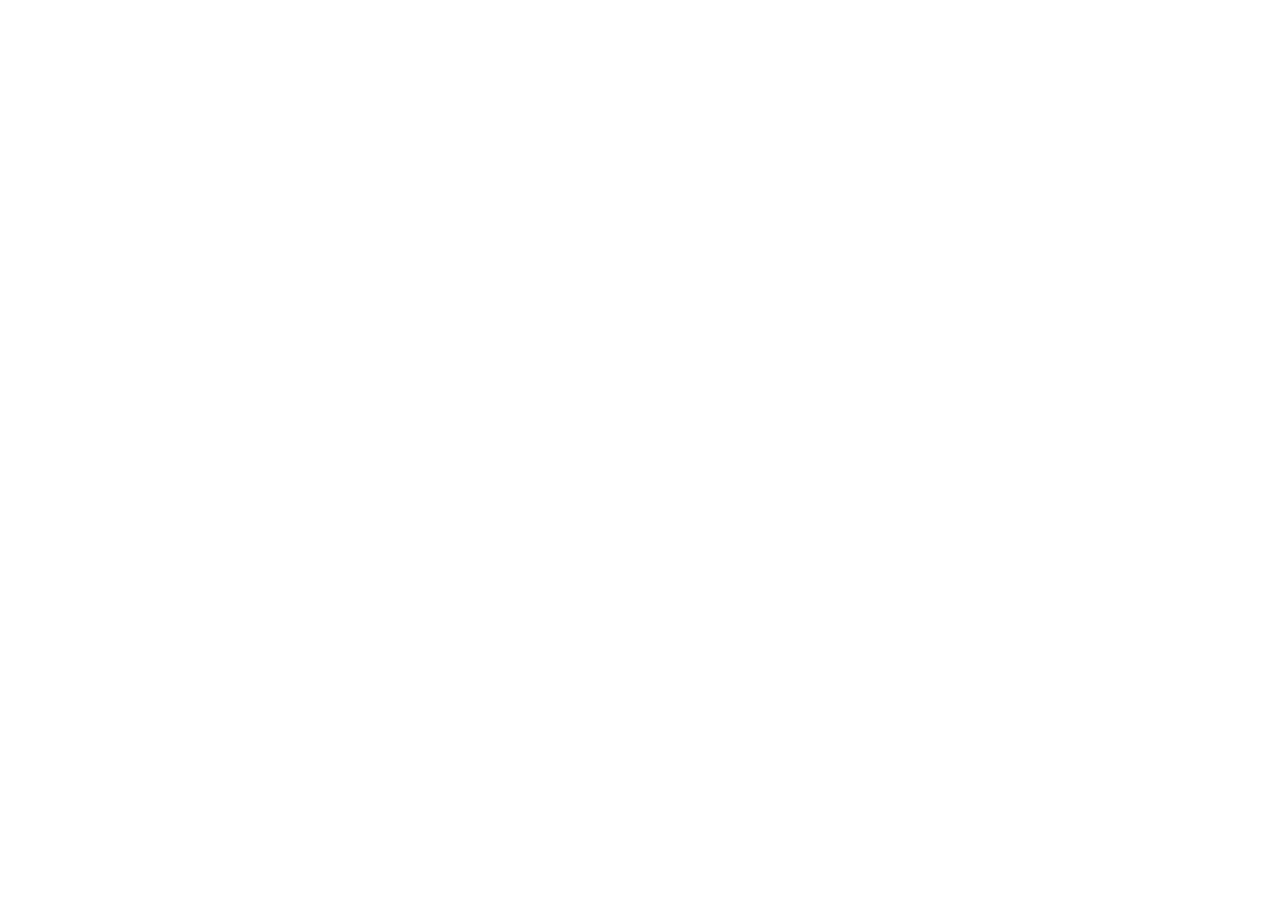
==== assets/index.html @ 72280f86 "prueba" ====
<!DOCTYPE html>
<html lang="en">
<head>
    <meta charset="UTF-8">
    <meta name="viewport" content="width=device-width, initial-scale=1.0">
    <title>Document</title>
</head>
<body>
    
</body>
</html>
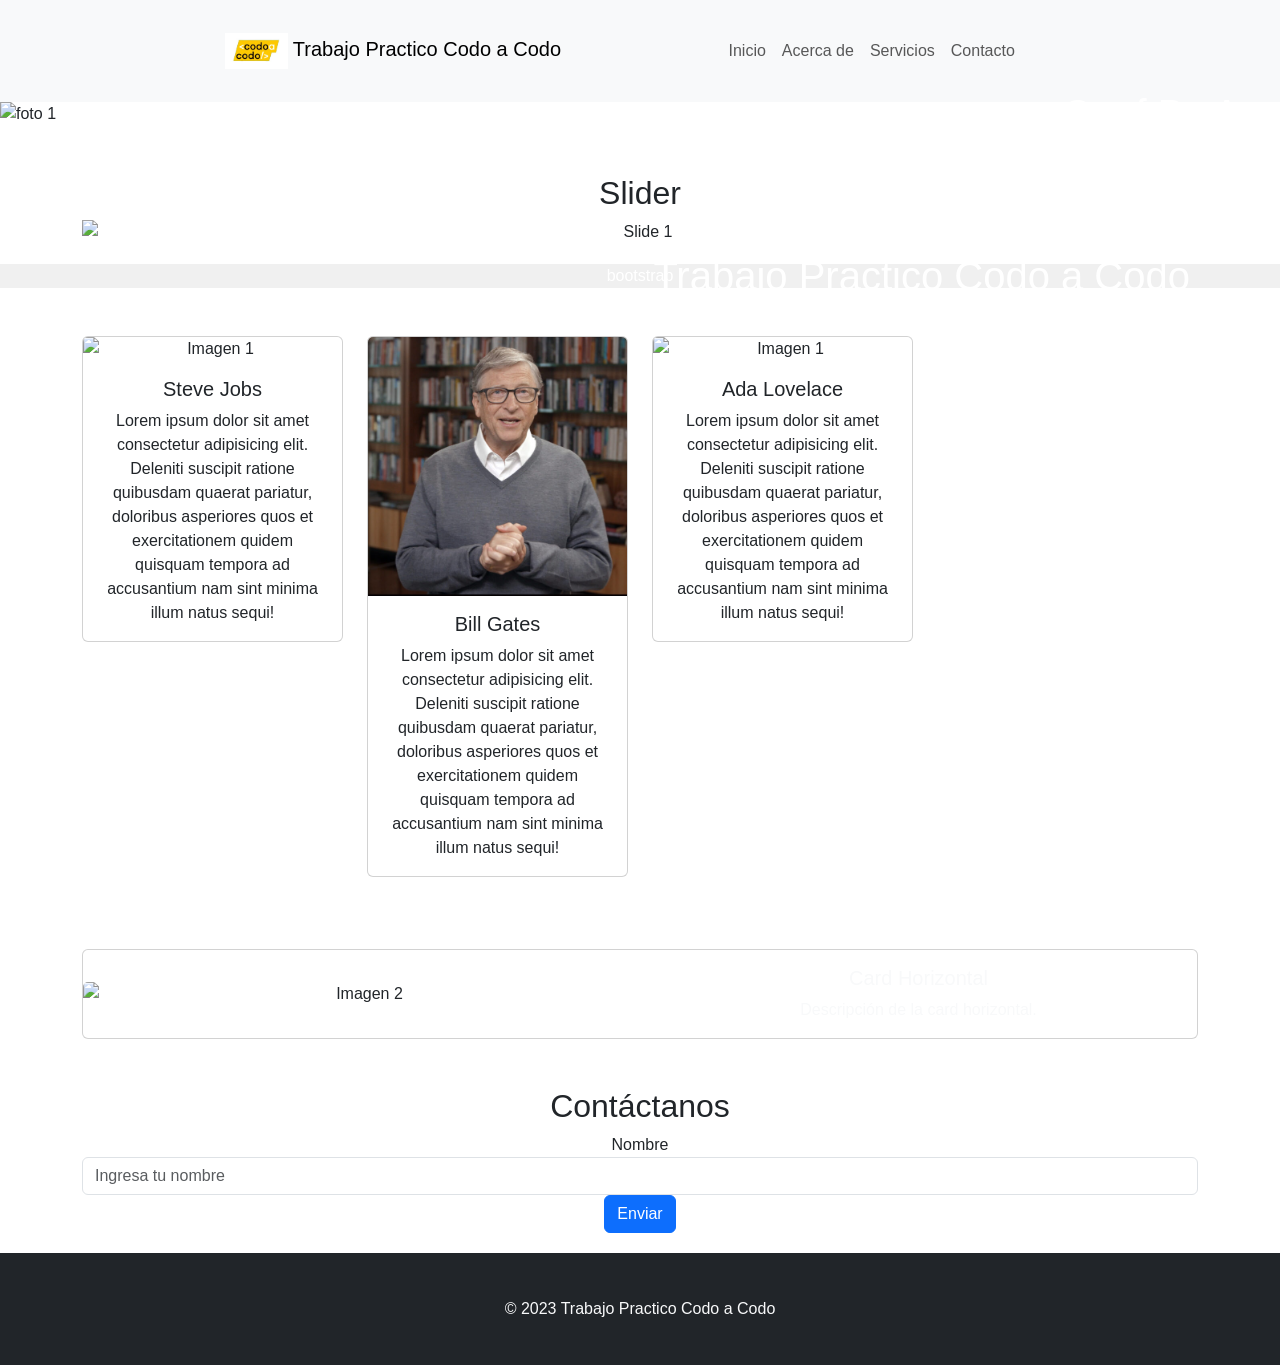
==== commit 6890e45e: "trabajo actualizado falta completar" ====
--- a/assets/index.html
+++ b/assets/index.html
@@ -1,17 +1,152 @@
 <!DOCTYPE html>
-<html lang="en">
+<html lang="es">
 <head>
     <meta charset="UTF-8">
     <meta name="viewport" content="width=device-width, initial-scale=1.0">
-    <title>Document</title>
+    <title>Trabajo Practico Codo a Codo</title>
+    <link rel="stylesheet" href="https://cdn.jsdelivr.net/npm/bootstrap@5.3.2/dist/css/bootstrap.min.css">
+    <link rel="stylesheet" href="css/custom.css">
 </head>
 <body>
-    
+    <!-- Navbar -->
+     <!-- Navbar -->
+     <nav class="navbar navbar-expand-lg navbar-light bg-light">
+        <div class="container">
+            <a class="navbar-brand" href="#">
+                <img src="img/logo.jpg" width="10%" alt="trabajo practico codo a codo">
+                Trabajo Practico Codo a Codo
+            </a>
+            <button class="navbar-toggler" type="button" data-bs-toggle="collapse" data-bs-target="#navbarNav" aria-controls="navbarNav" aria-expanded="false" aria-label="Toggle navigation">
+                <span class="navbar-toggler-icon"></span>
+            </button>
+            <div class="collapse navbar-collapse" id="navbarNav">
+                <ul class="navbar-nav ml-auto">
+                    <li class="nav-item">
+                        <a class="nav-link" href="#">Inicio</a>
+                    </li>
+                    <li class="nav-item">
+                        <a class="nav-link" href="#">Acerca de</a>
+                    </li>
+                    <li class="nav-item">
+                        <a class="nav-link" href="#">Servicios</a>
+                    </li>
+                    <li class="nav-item">
+                        <a class="nav-link" href="#">Contacto</a>
+                    </li>
+                </ul>
+            </div>
+        </div>
+    </nav>
+    <div class="d-flex justify-content-end align-items-start h-100"> <!-- Cambiado de 'center' a 'start' para mover la imagen hacia arriba -->
+        <img src="img/foto1.jpg" class="d-block w-100" alt="foto 1">
+        <h1 class="text-white ms-auto">Conf Bs As</h1>
+    </div>   
+    <!-- Sección del Slider (Carousel) -->
+<section class="container mt-5">
+    <h2>Slider</h2>
+    <div id="carouselExample" class="carousel slide" data-bs-ride="carousel">
+        <div class="carousel-inner">
+            <div class="carousel-item active">
+                <img src="img/foto3.jpg" class="d-block w-100" alt="Slide 1">
+            </div>
+            <div class="carousel-item">
+                <img src="img/foto2.jpg" class="d-block w-100" alt="Slide 2">
+            </div>
+            <div class="carousel-item">
+                <img src="img/foto6.jpg" class="d-block w-100" alt="Slide 3">
+            </div>
+        </div>
+        <button class="carousel-control-prev" type="button" data-bs-target="#carouselExample" data-bs-slide="prev">
+            <span class="carousel-control-prev-icon" aria-hidden="true"></span>
+            <span class="visually-hidden">Previous</span>
+        </button>
+        <button class="carousel-control-next" type="button" data-bs-target="#carouselExample" data-bs-slide="next">
+            <span class="carousel-control-next-icon" aria-hidden="true"></span>
+            <span class="visually-hidden">Next</span>
+        </button>
+    </div>
+</section>
+   <!-- Sección principal con imagen estática -->
+<header class="jumbotron text-white">
+    <div class="container text-center">
+        <h1>Trabajo Practico Codo a Codo</h1>
+        <p>bootstrap</p>
+    </div>
+</header>
+
+    <!-- Sección con grupo de cartas (cards group) -->
+    <section class="container mt-5">
+        <div class="row">
+            <div class="col-lg-3 col-md-6 mb-4">
+                <div class="card">
+                    <img src="img/foto6.jpg" class="card-img-top" alt="Imagen 1">
+                    <div class="card-body">
+                        <h5 class="card-title">Steve Jobs</h5>
+                        <p class="card-text">Lorem ipsum dolor sit amet consectetur adipisicing elit. 
+                            Deleniti suscipit ratione quibusdam quaerat pariatur, 
+                            doloribus asperiores quos et exercitationem quidem quisquam 
+                            tempora ad accusantium nam sint minima illum natus sequi!</p>
+                    </div>
+                </div>
+            </div>
+            <div class="col-lg-3 col-md-6 mb-4">
+                <div class="card">
+                    <img src="img/foto2.jpg" class="card-img-top" alt="Imagen 1">
+                    <div class="card-body">
+                        <h5 class="card-title">Bill Gates</h5>
+                        <p class="card-text">Lorem ipsum dolor sit amet consectetur adipisicing elit. 
+                            Deleniti suscipit ratione quibusdam quaerat pariatur, 
+                            doloribus asperiores quos et exercitationem quidem quisquam 
+                            tempora ad accusantium nam sint minima illum natus sequi!</p>
+                    </div>
+                </div>
+            </div>
+
+            <div class="col-lg-3 col-md-6 mb-4">
+                <div class="card">
+                    <img src="img/foto3.jpg" class="card-img-top" alt="Imagen 1">
+                    <div class="card-body">
+                        <h5 class="card-title">Ada Lovelace</h5>
+                        <p class="card-text">Lorem ipsum dolor sit amet consectetur adipisicing elit. 
+                            Deleniti suscipit ratione quibusdam quaerat pariatur, 
+                            doloribus asperiores quos et exercitationem quidem quisquam 
+                            tempora ad accusantium nam sint minima illum natus sequi!</p>
+                    </div>
+                </div>
+            </div>
+        </div>
+    </section>
+
+ <!-- Sección Card Horizontal -->
+<section class="container mt-5">
+    <div class="card horizontal-card">
+        <img src="img/foto11.jpg" class="card-img-top w-50" alt="Imagen 2"> <!-- Agrega la clase w-50 aquí -->
+        <div class="dark-gray-bg w-50 p-3 text-light"> <!-- Agrega la clase dark-gray-bg y otras clases necesarias -->
+            <h5 class="card-title">Card Horizontal</h5>
+            <p class="card-text">Descripción de la card horizontal.</p>
+        </div>
+    </div>
+</section>
+
+    <!-- Sección Formulario -->
+    <section class="container mt-5">
+        <h2>Contáctanos</h2>
+        <form>
+            <div class="form-group">
+                <label for="nombre">Nombre</label>
+                <input type="text" class="form-control" id="nombre" placeholder="Ingresa tu nombre">
+            </div>
+            <!-- Agregar más campos del formulario aquí -->
+            <button type="submit" class="btn btn-primary">Enviar</button>
+        </form>
+    </section>
+
+    <!-- Sección Footer / Pie de página -->
+    <footer class="bg-dark text-light py-4">
+        <div class="container text-center">
+            <p>&copy; 2023 Trabajo Practico Codo a Codo</p>
+        </div>
+    </footer>
+    <script src="https://cdn.jsdelivr.net/npm/bootstrap@5.3.2/dist/js/bootstrap.bundle.min.js"></script>
 </body>
-</html>
-
-
-
-
-
-
+</html>
--- a/assets/css/custom.css
+++ b/assets/css/custom.css
@@ -0,0 +1,33 @@
+
+body {
+    font-family: 'Montserrat', sans-serif;
+}
+
+.jumbotron {
+    background-color: #f0f0f0;
+}
+
+.horizontal-card {
+    display: flex;
+    flex-direction: row;
+    align-items: center;
+}
+
+.container {
+    margin-top: 20px;
+    margin-bottom: 20px;
+    text-align: center;
+}
+
+div {
+    position: relative;
+}
+
+h1 {
+    position: absolute;
+    top: 50%; 
+    right: 20px; 
+    transform: translateY(-50%);
+    color: white; 
+    z-index: 1; 
+}
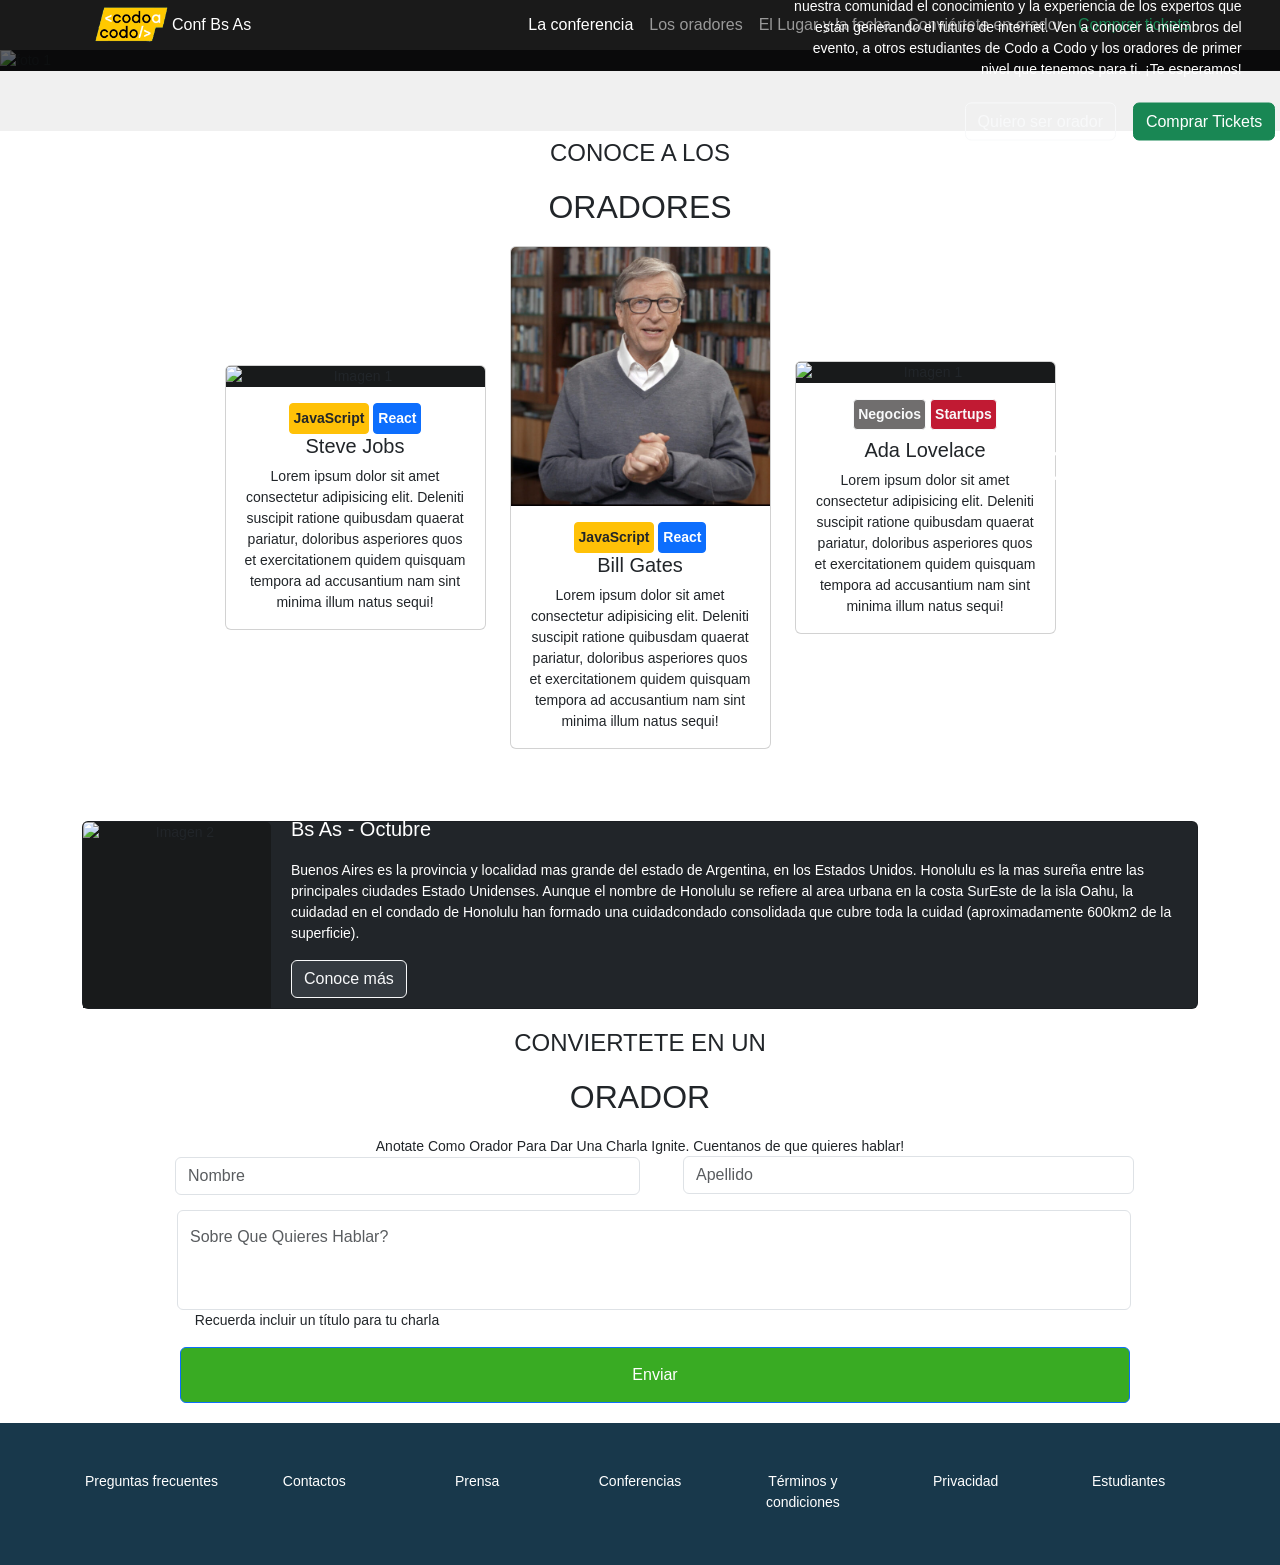
==== commit 732335af: "trabajo practico boostrap" ====
--- a/assets/index.html
+++ b/assets/index.html
@@ -1,152 +1,194 @@
 <!DOCTYPE html>
 <html lang="es">
+
 <head>
     <meta charset="UTF-8">
     <meta name="viewport" content="width=device-width, initial-scale=1.0">
-    <title>Trabajo Practico Codo a Codo</title>
+    <title>Conf Bs As</title>
     <link rel="stylesheet" href="https://cdn.jsdelivr.net/npm/bootstrap@5.3.2/dist/css/bootstrap.min.css">
     <link rel="stylesheet" href="css/custom.css">
 </head>
 <body>
-    <!-- Navbar -->
-     <!-- Navbar -->
-     <nav class="navbar navbar-expand-lg navbar-light bg-light">
+    <nav class="navbar navbar-expand-lg navbar-light" style="background-color: #1a1a1a;">
         <div class="container">
-            <a class="navbar-brand" href="#">
-                <img src="img/logo.jpg" width="10%" alt="trabajo practico codo a codo">
-                Trabajo Practico Codo a Codo
+            <a class="navbar-brand" href="#" style="display: flex; align-items: center;">
+                <img src="img/logo.png" width="15%" alt="trabajo practico codo a codo" class="d-inline-block align-top logo-img">
+                <span class="text-white" style="font-weight: 300; margin-left: -10px;">Conf Bs As</span>
             </a>
-            <button class="navbar-toggler" type="button" data-bs-toggle="collapse" data-bs-target="#navbarNav" aria-controls="navbarNav" aria-expanded="false" aria-label="Toggle navigation">
+            <button class="navbar-toggler" type="button" data-bs-toggle="collapse" data-bs-target="#navbarNav"
+                aria-controls="navbarNav" aria-expanded="false" aria-label="Toggle navigation">
                 <span class="navbar-toggler-icon"></span>
             </button>
-            <div class="collapse navbar-collapse" id="navbarNav">
-                <ul class="navbar-nav ml-auto">
+            <div class="collapse navbar-collapse justify-content-end" id="navbarNav">
+                <ul class="navbar-nav">
                     <li class="nav-item">
-                        <a class="nav-link" href="#">Inicio</a>
+                        <a class="nav-link text-white" href="#" style="font-size: 16px;">La conferencia</a>
                     </li>
                     <li class="nav-item">
-                        <a class="nav-link" href="#">Acerca de</a>
+                        <a class="nav-link" href="#" style="font-size: 16px; color: #999999;">Los oradores</a>
                     </li>
                     <li class="nav-item">
-                        <a class="nav-link" href="#">Servicios</a>
+                        <a class="nav-link" href="#" style="font-size: 16px; color: #999999;">El Lugar y la fecha</a>
                     </li>
                     <li class="nav-item">
-                        <a class="nav-link" href="#">Contacto</a>
+                        <a class="nav-link" href="#" style="font-size: 16px; color: #999999;">Conviértete en orador</a>
+                    </li>
+                    <li class="nav-item">
+                        <a class="nav-link text-success" href="#" style="font-size: 16px;">Comprar tickets</a>
                     </li>
                 </ul>
             </div>
         </div>
     </nav>
-    <div class="d-flex justify-content-end align-items-start h-100"> <!-- Cambiado de 'center' a 'start' para mover la imagen hacia arriba -->
-        <img src="img/foto1.jpg" class="d-block w-100" alt="foto 1">
-        <h1 class="text-white ms-auto">Conf Bs As</h1>
-    </div>   
-    <!-- Sección del Slider (Carousel) -->
-<section class="container mt-5">
-    <h2>Slider</h2>
-    <div id="carouselExample" class="carousel slide" data-bs-ride="carousel">
-        <div class="carousel-inner">
-            <div class="carousel-item active">
-                <img src="img/foto3.jpg" class="d-block w-100" alt="Slide 1">
-            </div>
-            <div class="carousel-item">
-                <img src="img/foto2.jpg" class="d-block w-100" alt="Slide 2">
-            </div>
-            <div class="carousel-item">
-                <img src="img/foto6.jpg" class="d-block w-100" alt="Slide 3">
+    <h1 class="text-center custom-mt">Conf Bs As</h1>
+    <div class="position-relative d-flex justify-content-center align-items-center vh-200">
+        <div class="image-container"></div>
+        <img src="img/foto1.jpg" class="d-block w-100 img-fluid ml-auto" alt="foto 1">
+        <div class="position-absolute text-white p-6"
+            style="width: 50%; top: 50%; left: 72%; transform: translate(-50%, -50%); padding-left: 100px;">
+            <p style="text-align: right;">
+                Bs As llega por primera vez a la Argentina. Un evento para compartir con <br>
+                nuestra comunidad el conocimiento y la experiencia de los expertos que <br>
+                están generando el futuro de internet. Ven a conocer a miembros del <br>
+                evento, a otros estudiantes de Codo a Codo y los oradores de primer<br>
+                nivel que tenemos para ti. ¡Te esperamos!
+            </p>
+            <div style="position: relative; right: -250px;">
+                <button class="btn btn-custom">
+                    <a href="#formulario" class="btn btn-outline-light border-transparent">Quiero ser orador</a>
+                </button>
+                <button class="btn btn-success text-white">Comprar Tickets</button>
             </div>
         </div>
-        <button class="carousel-control-prev" type="button" data-bs-target="#carouselExample" data-bs-slide="prev">
-            <span class="carousel-control-prev-icon" aria-hidden="true"></span>
-            <span class="visually-hidden">Previous</span>
-        </button>
-        <button class="carousel-control-next" type="button" data-bs-target="#carouselExample" data-bs-slide="next">
-            <span class="carousel-control-next-icon" aria-hidden="true"></span>
-            <span class="visually-hidden">Next</span>
-        </button>
     </div>
-</section>
-   <!-- Sección principal con imagen estática -->
-<header class="jumbotron text-white">
-    <div class="container text-center">
-        <h1>Trabajo Practico Codo a Codo</h1>
-        <p>bootstrap</p>
-    </div>
-</header>
+    <header class="jumbotron text-white">
+        <div class="container text-center">
+        </div>
+    </header>
 
-    <!-- Sección con grupo de cartas (cards group) -->
-    <section class="container mt-5">
-        <div class="row">
+    <h4 class="container mt-2"> CONOCE A LOS </h4>
+    <h2 class="container mt-2"> ORADORES </h2>
+    <div class="container mt-3">
+        <div class="row d-flex justify-content-center align-items-center">
             <div class="col-lg-3 col-md-6 mb-4">
                 <div class="card">
                     <img src="img/foto6.jpg" class="card-img-top" alt="Imagen 1">
                     <div class="card-body">
+                        <button class="btn btn-warning text-dark fw-bold btn-sm p-1">JavaScript</button>
+                        <button class="btn btn-primary btn-sm fw-bold p-1">React</button>
                         <h5 class="card-title">Steve Jobs</h5>
-                        <p class="card-text">Lorem ipsum dolor sit amet consectetur adipisicing elit. 
-                            Deleniti suscipit ratione quibusdam quaerat pariatur, 
-                            doloribus asperiores quos et exercitationem quidem quisquam 
+                        <p class="card-text">Lorem ipsum dolor sit amet consectetur adipisicing elit.
+                            Deleniti suscipit ratione quibusdam quaerat pariatur,
+                            doloribus asperiores quos et exercitationem quidem quisquam
+                            tempora ad accusantium nam sint minima illum natus sequi!</p>
+                    </div>
+                </div>
+            </div>
+            <div class="col-lg-3 col-md-6 mb-4">
+                <div class="card ">
+                    <img src="img/foto2.jpg" class="card-img-top" alt="Imagen 1">
+                    <div class="card-body">
+                        <button class="btn btn-warning text-dark fw-bold btn-sm p-1">JavaScript</button>
+                        <button class="btn btn-primary btn-sm fw-bold p-1">React</button>
+                        <h5 class="card-title">Bill Gates</h5>
+                        <p class="card-text">Lorem ipsum dolor sit amet consectetur adipisicing elit.
+                            Deleniti suscipit ratione quibusdam quaerat pariatur,
+                            doloribus asperiores quos et exercitationem quidem quisquam
                             tempora ad accusantium nam sint minima illum natus sequi!</p>
                     </div>
                 </div>
             </div>
             <div class="col-lg-3 col-md-6 mb-4">
                 <div class="card">
-                    <img src="img/foto2.jpg" class="card-img-top" alt="Imagen 1">
-                    <div class="card-body">
-                        <h5 class="card-title">Bill Gates</h5>
-                        <p class="card-text">Lorem ipsum dolor sit amet consectetur adipisicing elit. 
-                            Deleniti suscipit ratione quibusdam quaerat pariatur, 
-                            doloribus asperiores quos et exercitationem quidem quisquam 
-                            tempora ad accusantium nam sint minima illum natus sequi!</p>
-                    </div>
-                </div>
-            </div>
-
-            <div class="col-lg-3 col-md-6 mb-4">
-                <div class="card">
                     <img src="img/foto3.jpg" class="card-img-top" alt="Imagen 1">
                     <div class="card-body">
+                        <button class="btn btn-light text-light fw-bold mb-2 btn-sm p-1"
+                            style="background-color: #5d5b5be0;">Negocios</button>
+                        <button class="btn btn-light text-light fw-bold mb-2 btn-sm p-1"
+                            style="background-color: #c11a33;">Startups</button>
                         <h5 class="card-title">Ada Lovelace</h5>
-                        <p class="card-text">Lorem ipsum dolor sit amet consectetur adipisicing elit. 
-                            Deleniti suscipit ratione quibusdam quaerat pariatur, 
-                            doloribus asperiores quos et exercitationem quidem quisquam 
+                        <p class="card-text">Lorem ipsum dolor sit amet consectetur adipisicing elit.
+                            Deleniti suscipit ratione quibusdam quaerat pariatur,
+                            doloribus asperiores quos et exercitationem quidem quisquam
                             tempora ad accusantium nam sint minima illum natus sequi!</p>
                     </div>
                 </div>
             </div>
         </div>
+    </div>    
+    </section>
+    <section class="container mt-5">
+        <div class="card horizontal-card bg-dark">
+            <img src="img/foto11.jpg" class="card-img-top w-50" alt="Imagen 2">
+            <div class="card-body align-items-start text-start" style="margin-left: 10px; padding: 10px;">
+                <h5 class="card-title" style="margin-top: -15px; color: white;">Bs As - Octubre</h5>
+                <br>
+                <p class="card-text" style="margin-top: -10px; color: white;">
+                    Buenos Aires es la provincia y localidad mas grande del estado de Argentina,
+                    en los Estados Unidos. Honolulu es la mas sureña entre las principales ciudades
+                    Estado Unidenses. Aunque el nombre de Honolulu se refiere al area urbana en la
+                    costa SurEste de la isla Oahu, la cuidadad en el condado de Honolulu han formado
+                    una cuidadcondado consolidada que cubre toda la cuidad (aproximadamente 600km2 de
+                    la superficie).</p>
+                <button class="btn btn-outline-light ms-auto" style="background-color: #343a40;">Conoce más</button>
+            </div>
+        </div>
     </section>
 
- <!-- Sección Card Horizontal -->
-<section class="container mt-5">
-    <div class="card horizontal-card">
-        <img src="img/foto11.jpg" class="card-img-top w-50" alt="Imagen 2"> <!-- Agrega la clase w-50 aquí -->
-        <div class="dark-gray-bg w-50 p-3 text-light"> <!-- Agrega la clase dark-gray-bg y otras clases necesarias -->
-            <h5 class="card-title">Card Horizontal</h5>
-            <p class="card-text">Descripción de la card horizontal.</p>
-        </div>
     </div>
-</section>
-
-    <!-- Sección Formulario -->
-    <section class="container mt-5">
-        <h2>Contáctanos</h2>
-        <form>
-            <div class="form-group">
-                <label for="nombre">Nombre</label>
-                <input type="text" class="form-control" id="nombre" placeholder="Ingresa tu nombre">
+    </section>
+    <h4 class="container mt-2"> CONVIERTETE EN UN </h4>
+    <h2 class="container mt-2"> ORADOR</h2>
+    <section class="container mt-7" id="formulario">
+        <form class="mx-auto">
+            <div class="form-row mb-3">
+                <div class="form-row">
+                    <label for="mensaje">Anotate Como Orador Para Dar Una Charla Ignite. Cuentanos de que quieres hablar!</label>
+                    <div class="form-group col-md-5 offset-md-1 mb-3">
+                        <input type="text" class="form-control" id="nombre" placeholder="Nombre"> 
+                    </div>
+                    <div class="form-group col-md-7 offset-md-7 mb-3" style="margin-top:-55px; padding-right: 200px;">
+                        <input type="text" class="form-control" id="apellido" placeholder="Apellido">
+                    </div>
+                </div>
+                <div class="form-group" style="margin-left: 95px;">
+                    <input type="text" class="form-control col-md-" id="mensaje" placeholder="Sobre Que Quieres Hablar?" style="height: 100px; width: 954px; padding-bottom: 52px; ">
+                </div> 
+                <label for="mensaje" style="margin-right: 646px;">Recuerda incluir un título para tu charla</label>
+                <br>                         
+                <button type="submit" class="btn btn-primary btn-block mt-3" style="background-color: #39ab23; width: 950px; margin-left: 70px; margin-right: 40px; color: white; padding: 15px;">Enviar</button>
+            </form>
+    </section>
+    <footer class=" text-light py-4">
+        <footer class="text-white text-center py-1">
+            <div class="container">
+                <div class="row">
+                    <div class="col">
+                        <p class="mb-1">Preguntas frecuentes</p>
+                    </div>
+                    <div class="col">
+                        <p class="mb-1">Contactos</p>
+                    </div>
+                    <div class="col">
+                        <p class="mb-1">Prensa</p>
+                    </div>
+                    <div class="col">
+                        <p class="mb-1">Conferencias</p>
+                    </div>
+                    <div class="col">
+                        <p class="mb-1">Términos y condiciones</p>
+                    </div>
+                    <div class="col">
+                        <p class="mb-1">Privacidad</p>
+                    </div>
+                    <div class="col">
+                        <p class="mb-1">Estudiantes</p>
+                    </div>
+                </div>
             </div>
-            <!-- Agregar más campos del formulario aquí -->
-            <button type="submit" class="btn btn-primary">Enviar</button>
-        </form>
-    </section>
-
-    <!-- Sección Footer / Pie de página -->
-    <footer class="bg-dark text-light py-4">
-        <div class="container text-center">
-            <p>&copy; 2023 Trabajo Practico Codo a Codo</p>
-        </div>
+        </footer>
     </footer>
     <script src="https://cdn.jsdelivr.net/npm/bootstrap@5.3.2/dist/js/bootstrap.bundle.min.js"></script>
 </body>
+
 </html>
--- a/assets/css/custom.css
+++ b/assets/css/custom.css
@@ -1,6 +1,52 @@
-
 body {
     font-family: 'Montserrat', sans-serif;
+    margin: 0;
+    padding: 0;
+    width: 100%;
+    overflow-x: hidden;
+    font-size: 14px;
+}
+
+.container {
+    width: 100%;
+    margin-top: 20px;
+    margin-bottom: 20px;
+    text-align: center;
+}
+
+.custom-mt {
+    margin-top: 1rem;
+    margin-left: 0;
+    margin-right: 20px;
+}
+
+.image-container {
+    position: absolute;
+    top: 0;
+    left: 0;
+    width: 100%;
+    height: 100%;
+    background: black;
+    opacity: 0.6;
+}
+
+.image-container img {
+    width: 100%;
+    height: auto;
+}
+
+.navbar {
+    max-height: 100px;
+    padding: 1rem 1rem;
+    height: 50px;
+}
+
+.navbar-brand img {
+    width: 100px;
+}
+
+.navbar-brand span {
+    font-size: 16px;
 }
 
 .jumbotron {
@@ -13,21 +59,238 @@
     align-items: center;
 }
 
-.container {
-    margin-top: 20px;
-    margin-bottom: 20px;
-    text-align: center;
-}
-
 div {
     position: relative;
 }
 
 h1 {
     position: absolute;
-    top: 50%; 
-    right: 20px; 
+    top: 50%;
+    right: 20px;
     transform: translateY(-50%);
-    color: white; 
-    z-index: 1; 
-}
+    color: white;
+    z-index: 1;
+}
+
+#nombre {
+    margin-right: 10px;
+}
+
+#apellido {
+    margin-left: -50px;
+}
+
+footer {
+    background-color: #18384b;
+}
+
+img {
+    background-color: #181a1b;
+}
+
+.logo-img {
+    background-color: #1a1a1a;
+}
+
+/* Estilos para tamaños de pantalla grandes (a partir de 992px) */
+@media (min-width: 992px) {
+    .container {
+        width: 100%;
+        margin-top: 20px;
+        margin-bottom: 20px;
+        text-align: center;
+    }
+
+    .custom-mt {
+        margin-top: 1rem;
+        margin-left: 0;
+        margin-right: 20px;
+    }
+
+    .image-container {
+        position: absolute;
+        top: 0;
+        left: 0;
+        width: 100%;
+        height: 100%;
+        background: black;
+        opacity: 0.6;
+    }
+
+    .image-container img {
+        width: 100%;
+        height: 80%;
+        object-fit: cover;
+    }
+
+    .navbar {
+        max-height: 100px;
+        padding: 1rem 1rem;
+        height: 50px;
+    }
+
+    .navbar-brand img {
+        width: 100px;
+    }
+
+    .navbar-brand span {
+        font-size: 16px;
+    }
+
+    .jumbotron {
+        background-color: #f0f0f0;
+        padding: 20px;
+    }
+
+    .horizontal-card {
+        display: flex;
+        flex-direction: row;
+        align-items: stretch;
+    }
+
+    footer {
+        background-color: #18384b;
+        text-align: center;
+        padding: 20px 0;
+    }
+}
+
+/* Estilos para tamaños de pantalla medianos (650px a 991px) */
+@media (min-width: 650px) and (max-width: 991px) {
+    .container {
+        width: 100%;
+        margin-top: 20px;
+        margin-bottom: 20px;
+        text-align: center;
+    }
+
+    .custom-mt {
+        margin-top: 1rem;
+        margin-left: 0;
+        margin-right: 20px;
+    }
+
+    .image-container {
+        position: absolute;
+        top: 0;
+        left: 0;
+        width: 100%;
+        height: 100%;
+        background: black;
+        opacity: 0.6;
+    }
+
+    .image-container img {
+        width: 100%;
+        height: 80%;
+        object-fit: cover;
+    }
+
+    .navbar {
+        max-height: 100px;
+        padding: 1rem 1rem;
+        height: 50px;
+    }
+
+    .navbar-brand img {
+        width: 100px;
+    }
+
+    .navbar-brand span {
+        font-size: 16px;
+    }
+
+    .jumbotron {
+        background-color: #f0f0f0;
+        padding: 20px;
+    }
+
+    .horizontal-card {
+        display: flex;
+        flex-direction: row;
+        align-items: stretch;
+    }
+
+    footer {
+        background-color: #18384b;
+        text-align: center;
+        padding: 20px 0;
+    }
+}
+
+ /* Estilos para tamaños de pantalla pequeños (hasta 767px) */
+@media (max-width: 767px) {
+    .container {
+        width: 95%;
+    }
+
+    .custom-mt {
+        margin-top: 1rem;
+        margin-left: 0;
+        margin-right: 20px;
+    }
+
+    .image-container img {
+        height: auto;
+    }
+
+    .navbar {
+        max-height: 100px;
+        padding: 0.5rem 1rem;
+        height: 50px;
+    }
+
+    .navbar-brand img {
+        width: 80px;
+    }
+
+    .navbar-brand span {
+        font-size: 14px;
+    }
+
+    .jumbotron {
+        background-color: #f0f0f0;
+        padding: 10px;
+    }
+
+    .horizontal-card {
+        display: block;
+        text-align: center;
+    }
+
+    .card {
+        margin-bottom: 20px;
+    }
+
+    .card img {
+        width: 100%;
+        height: auto;
+    }
+
+    .card-body {
+        padding: 10px;
+    }
+
+    .form-row {
+        flex-direction: column;
+        align-items: center;
+    }
+
+    #nombre,
+    #apellido,
+    #mensaje {
+        width: 100%;
+        max-width: 300px;
+    }
+
+    .btn-primary {
+        width: 100%;
+        max-width: 300px;
+    }
+
+    footer {
+        background-color: #18384b;
+        text-align: center;
+        padding: 10px 0;
+    }
+}
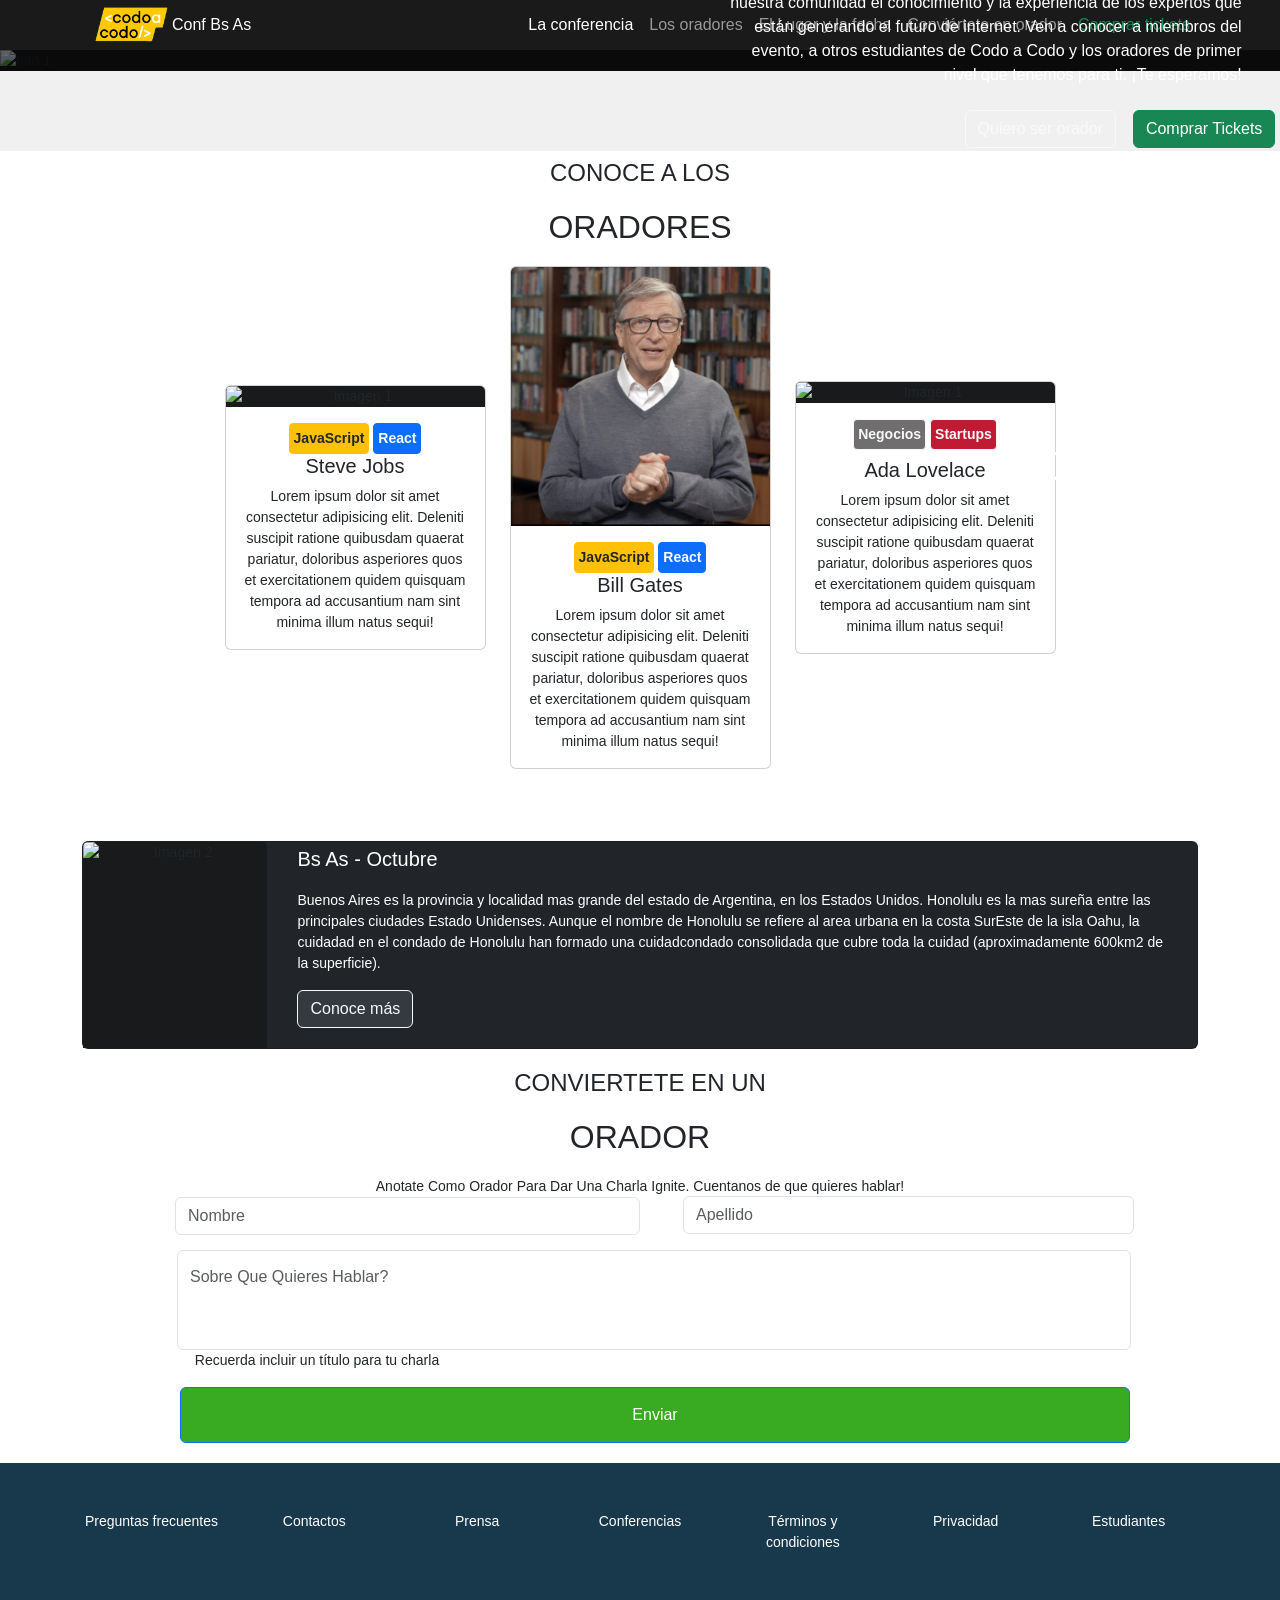
==== commit cbc57ef9: "trabajo practico boostrap subido" ====
--- a/assets/index.html
+++ b/assets/index.html
@@ -120,7 +120,7 @@
     <section class="container mt-5">
         <div class="card horizontal-card bg-dark">
             <img src="img/foto11.jpg" class="card-img-top w-50" alt="Imagen 2">
-            <div class="card-body align-items-start text-start" style="margin-left: 10px; padding: 10px;">
+            <div class="card-body align-items-start text-start" style="margin-left: 10px; padding: 20px;">
                 <h5 class="card-title" style="margin-top: -15px; color: white;">Bs As - Octubre</h5>
                 <br>
                 <p class="card-text" style="margin-top: -10px; color: white;">
@@ -189,6 +189,4 @@
         </footer>
     </footer>
     <script src="https://cdn.jsdelivr.net/npm/bootstrap@5.3.2/dist/js/bootstrap.bundle.min.js"></script>
-</body>
-
-</html>+</body>
--- a/assets/css/custom.css
+++ b/assets/css/custom.css
@@ -1,11 +1,16 @@
+* {
+    margin: 0;
+}
+
 body {
+    margin: 0; /* Elimina el margen en todos los lados del cuerpo */
     font-family: 'Montserrat', sans-serif;
-    margin: 0;
     padding: 0;
     width: 100%;
     overflow-x: hidden;
     font-size: 14px;
 }
+
 
 .container {
     width: 100%;
@@ -92,7 +97,8 @@
     background-color: #1a1a1a;
 }
 
-/* Estilos para tamaños de pantalla grandes (a partir de 992px) */
+
+
 @media (min-width: 992px) {
     .container {
         width: 100%;
@@ -139,13 +145,23 @@
 
     .jumbotron {
         background-color: #f0f0f0;
-        padding: 20px;
-    }
-
-    .horizontal-card {
-        display: flex;
-        flex-direction: row;
-        align-items: stretch;
+        padding: 30px;
+    }
+
+    .horizontal-card {
+        display: flex;
+        flex-direction: row;
+        align-items: stretch;
+    }
+
+    .custom-buttons-container {
+        text-align: center;
+    }
+
+    .custom-buttons-container button {
+        width: 30%;
+        max-width: 200px;
+        margin-bottom: 10px;
     }
 
     footer {
@@ -153,9 +169,24 @@
         text-align: center;
         padding: 20px 0;
     }
-}
-
-/* Estilos para tamaños de pantalla medianos (650px a 991px) */
+
+    .horizontal-card {
+        display: flex;
+        flex-direction: row;
+        align-items: stretch;
+    }
+
+    .horizontal-card .card-img{
+        height: 100%; 
+        object-fit: cover; 
+    }
+
+    
+    .position-absolute p {
+        text-align: right;
+        font-size: 1rem; 
+}
+
 @media (min-width: 650px) and (max-width: 991px) {
     .container {
         width: 100%;
@@ -211,14 +242,34 @@
         align-items: stretch;
     }
 
-    footer {
-        background-color: #18384b;
-        text-align: center;
-        padding: 20px 0;
-    }
-}
-
- /* Estilos para tamaños de pantalla pequeños (hasta 767px) */
+    .btn-primary {
+        width: 30%;
+        max-width: 300px;
+    }
+
+    .btn-secondary {
+        width: 30%;
+        max-width: 300px;
+    }
+
+    .horizontal-card {
+        display: flex;
+        flex-direction: row;
+        align-items: stretch;
+    }
+
+    .horizontal-card .card-img {
+        height: 100%; 
+        object-fit: cover; 
+    }
+
+    .position-absolute p {
+        text-align: right;
+        font-size: 1rem; 
+    }
+}
+}
+
 @media (max-width: 767px) {
     .container {
         width: 95%;
@@ -253,11 +304,6 @@
         padding: 10px;
     }
 
-    .horizontal-card {
-        display: block;
-        text-align: center;
-    }
-
     .card {
         margin-bottom: 20px;
     }
@@ -283,8 +329,13 @@
         max-width: 300px;
     }
 
+    .btn-secondary {
+        width: 25%;
+        max-width: 300px;
+    }
+
     .btn-primary {
-        width: 100%;
+        width: 25%;
         max-width: 300px;
     }
 
@@ -292,5 +343,34 @@
         background-color: #18384b;
         text-align: center;
         padding: 10px 0;
-    }
-}
+        
+
+        .custom-buttons-container {
+            text-align: left;
+            margin-left: 10px;
+        }
+
+        .custom-buttons-container button {
+            width: 100%;
+            max-width: 200px;
+            margin-bottom: 10px;
+        }
+    }
+
+    .horizontal-card {
+        display: flex;
+        flex-direction: row;
+        align-items: stretch;
+    }
+
+    .horizontal-card .card-img {
+        height: 100%; 
+        object-fit: cover; 
+    }
+
+    .position-absolute p {
+        text-align: right;
+        font-size: 0.7rem; 
+}
+
+}
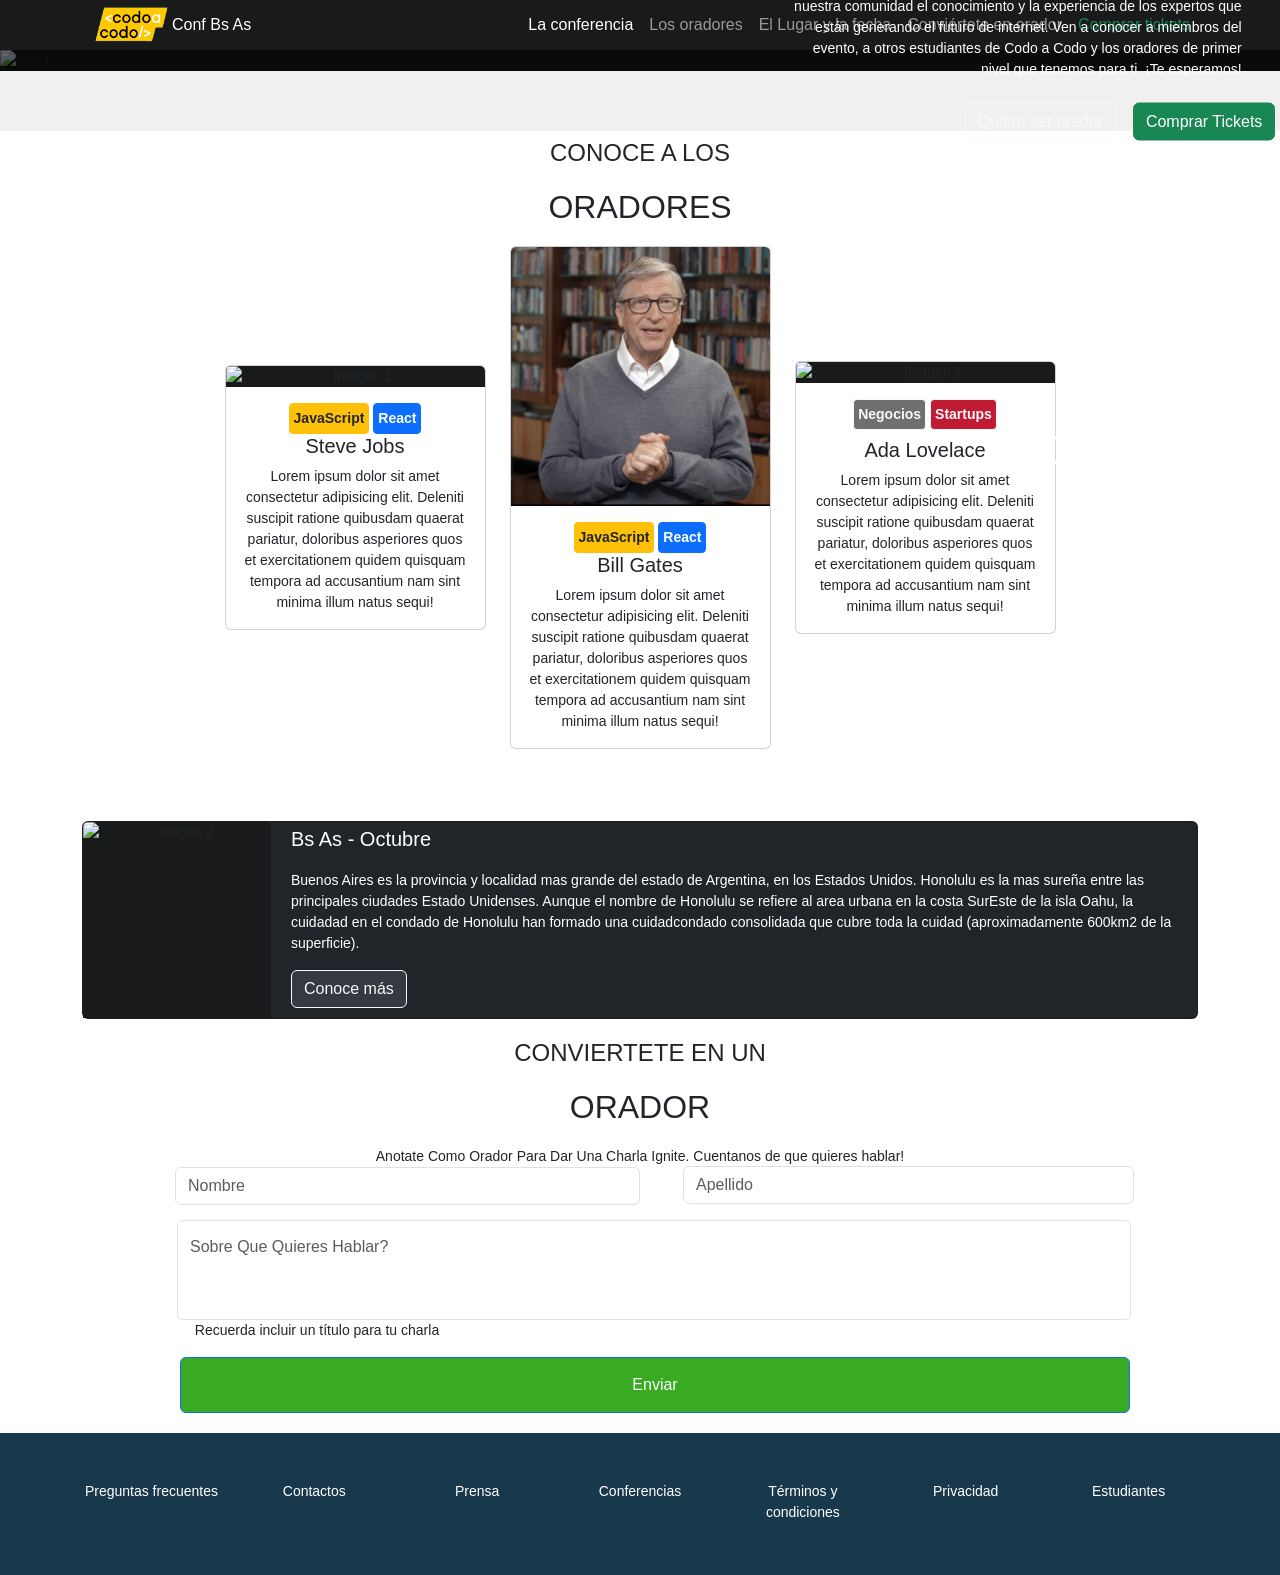
==== commit 0c3291e1: "index subido" ====
--- a/assets/index.html
+++ b/assets/index.html
@@ -1,4 +1,4 @@
-<!DOCTYPE html>
+ <!DOCTYPE html>
 <html lang="es">
 
 <head>
@@ -40,7 +40,7 @@
             </div>
         </div>
     </nav>
-    <h1 class="text-center custom-mt">Conf Bs As</h1>
+    <h1 class="text-center custom-mt-3">Conf Bs As</h1>
     <div class="position-relative d-flex justify-content-center align-items-center vh-200">
         <div class="image-container"></div>
         <img src="img/foto1.jpg" class="d-block w-100 img-fluid ml-auto" alt="foto 1">
@@ -120,8 +120,8 @@
     <section class="container mt-5">
         <div class="card horizontal-card bg-dark">
             <img src="img/foto11.jpg" class="card-img-top w-50" alt="Imagen 2">
-            <div class="card-body align-items-start text-start" style="margin-left: 10px; padding: 20px;">
-                <h5 class="card-title" style="margin-top: -15px; color: white;">Bs As - Octubre</h5>
+            <div class="card-body align-items-start text-start" style="margin-left: 10px; padding: 10px;">
+                <h5 class="card-title" style="margin-top: -5px; color: white;">Bs As - Octubre</h5>
                 <br>
                 <p class="card-text" style="margin-top: -10px; color: white;">
                     Buenos Aires es la provincia y localidad mas grande del estado de Argentina,
@@ -189,4 +189,6 @@
         </footer>
     </footer>
     <script src="https://cdn.jsdelivr.net/npm/bootstrap@5.3.2/dist/js/bootstrap.bundle.min.js"></script>
-</body>+</body>
+
+</html>
--- a/assets/css/custom.css
+++ b/assets/css/custom.css
@@ -1,16 +1,11 @@
-* {
+body {
+    font-family: 'Montserrat', sans-serif;
     margin: 0;
-}
-
-body {
-    margin: 0; /* Elimina el margen en todos los lados del cuerpo */
-    font-family: 'Montserrat', sans-serif;
     padding: 0;
     width: 100%;
     overflow-x: hidden;
     font-size: 14px;
 }
-
 
 .container {
     width: 100%;
@@ -19,8 +14,8 @@
     text-align: center;
 }
 
-.custom-mt {
-    margin-top: 1rem;
+.custom-mt-3 {
+    margin-top: 0 rem;
     margin-left: 0;
     margin-right: 20px;
 }
@@ -97,8 +92,7 @@
     background-color: #1a1a1a;
 }
 
-
-
+/* Estilos para tamaños de pantalla grandes (a partir de 992px) */
 @media (min-width: 992px) {
     .container {
         width: 100%;
@@ -145,7 +139,7 @@
 
     .jumbotron {
         background-color: #f0f0f0;
-        padding: 30px;
+        padding: 20px;
     }
 
     .horizontal-card {
@@ -154,20 +148,61 @@
         align-items: stretch;
     }
 
-    .custom-buttons-container {
-        text-align: center;
-    }
-
-    .custom-buttons-container button {
-        width: 30%;
-        max-width: 200px;
-        margin-bottom: 10px;
-    }
-
     footer {
         background-color: #18384b;
         text-align: center;
         padding: 20px 0;
+    }
+}
+
+
+@media (min-width: 650px) and (max-width: 991px) {
+    .container {
+        width: 100%;
+        margin-top: 20px;
+        margin-bottom: 20px;
+        text-align: center;
+    }
+
+    .custom-mt {
+        margin-top: 1rem;
+        margin-left: 0;
+        margin-right: 20px;
+    }
+
+    .image-container {
+        position: absolute;
+        top: 0;
+        left: 0;
+        width: 100%;
+        height: 100%;
+        background: black;
+        opacity: 0.6;
+    }
+
+    .image-container img {
+        width: 100%;
+        height: 80%;
+        object-fit: cover;
+    }
+
+    .navbar {
+        max-height: 100px;
+        padding: 1rem 1rem;
+        height: 50px;
+    }
+
+    .navbar-brand img {
+        width: 100px;
+    }
+
+    .navbar-brand span {
+        font-size: 16px;
+    }
+
+    .jumbotron {
+        background-color: #f0f0f0;
+        padding: 20px;
     }
 
     .horizontal-card {
@@ -176,23 +211,17 @@
         align-items: stretch;
     }
 
-    .horizontal-card .card-img{
-        height: 100%; 
-        object-fit: cover; 
-    }
-
-    
-    .position-absolute p {
-        text-align: right;
-        font-size: 1rem; 
-}
-
-@media (min-width: 650px) and (max-width: 991px) {
+    footer {
+        background-color: #18384b;
+        text-align: center;
+        padding: 20px 0;
+    }
+}
+
+
+@media (max-width: 767px) {
     .container {
-        width: 100%;
-        margin-top: 20px;
-        margin-bottom: 20px;
-        text-align: center;
+        width: 95%;
     }
 
     .custom-mt {
@@ -201,86 +230,6 @@
         margin-right: 20px;
     }
 
-    .image-container {
-        position: absolute;
-        top: 0;
-        left: 0;
-        width: 100%;
-        height: 100%;
-        background: black;
-        opacity: 0.6;
-    }
-
-    .image-container img {
-        width: 100%;
-        height: 80%;
-        object-fit: cover;
-    }
-
-    .navbar {
-        max-height: 100px;
-        padding: 1rem 1rem;
-        height: 50px;
-    }
-
-    .navbar-brand img {
-        width: 100px;
-    }
-
-    .navbar-brand span {
-        font-size: 16px;
-    }
-
-    .jumbotron {
-        background-color: #f0f0f0;
-        padding: 20px;
-    }
-
-    .horizontal-card {
-        display: flex;
-        flex-direction: row;
-        align-items: stretch;
-    }
-
-    .btn-primary {
-        width: 30%;
-        max-width: 300px;
-    }
-
-    .btn-secondary {
-        width: 30%;
-        max-width: 300px;
-    }
-
-    .horizontal-card {
-        display: flex;
-        flex-direction: row;
-        align-items: stretch;
-    }
-
-    .horizontal-card .card-img {
-        height: 100%; 
-        object-fit: cover; 
-    }
-
-    .position-absolute p {
-        text-align: right;
-        font-size: 1rem; 
-    }
-}
-}
-
-@media (max-width: 767px) {
-    .container {
-        width: 95%;
-    }
-
-    .custom-mt {
-        margin-top: 1rem;
-        margin-left: 0;
-        margin-right: 20px;
-    }
-
     .image-container img {
         height: auto;
     }
@@ -304,6 +253,11 @@
         padding: 10px;
     }
 
+    .horizontal-card {
+        display: block;
+        text-align: center;
+    }
+
     .card {
         margin-bottom: 20px;
     }
@@ -329,13 +283,8 @@
         max-width: 300px;
     }
 
-    .btn-secondary {
-        width: 25%;
-        max-width: 300px;
-    }
-
     .btn-primary {
-        width: 25%;
+        width: 100%;
         max-width: 300px;
     }
 
@@ -343,34 +292,5 @@
         background-color: #18384b;
         text-align: center;
         padding: 10px 0;
-        
-
-        .custom-buttons-container {
-            text-align: left;
-            margin-left: 10px;
-        }
-
-        .custom-buttons-container button {
-            width: 100%;
-            max-width: 200px;
-            margin-bottom: 10px;
-        }
-    }
-
-    .horizontal-card {
-        display: flex;
-        flex-direction: row;
-        align-items: stretch;
-    }
-
-    .horizontal-card .card-img {
-        height: 100%; 
-        object-fit: cover; 
-    }
-
-    .position-absolute p {
-        text-align: right;
-        font-size: 0.7rem; 
-}
-
+    }
 }
